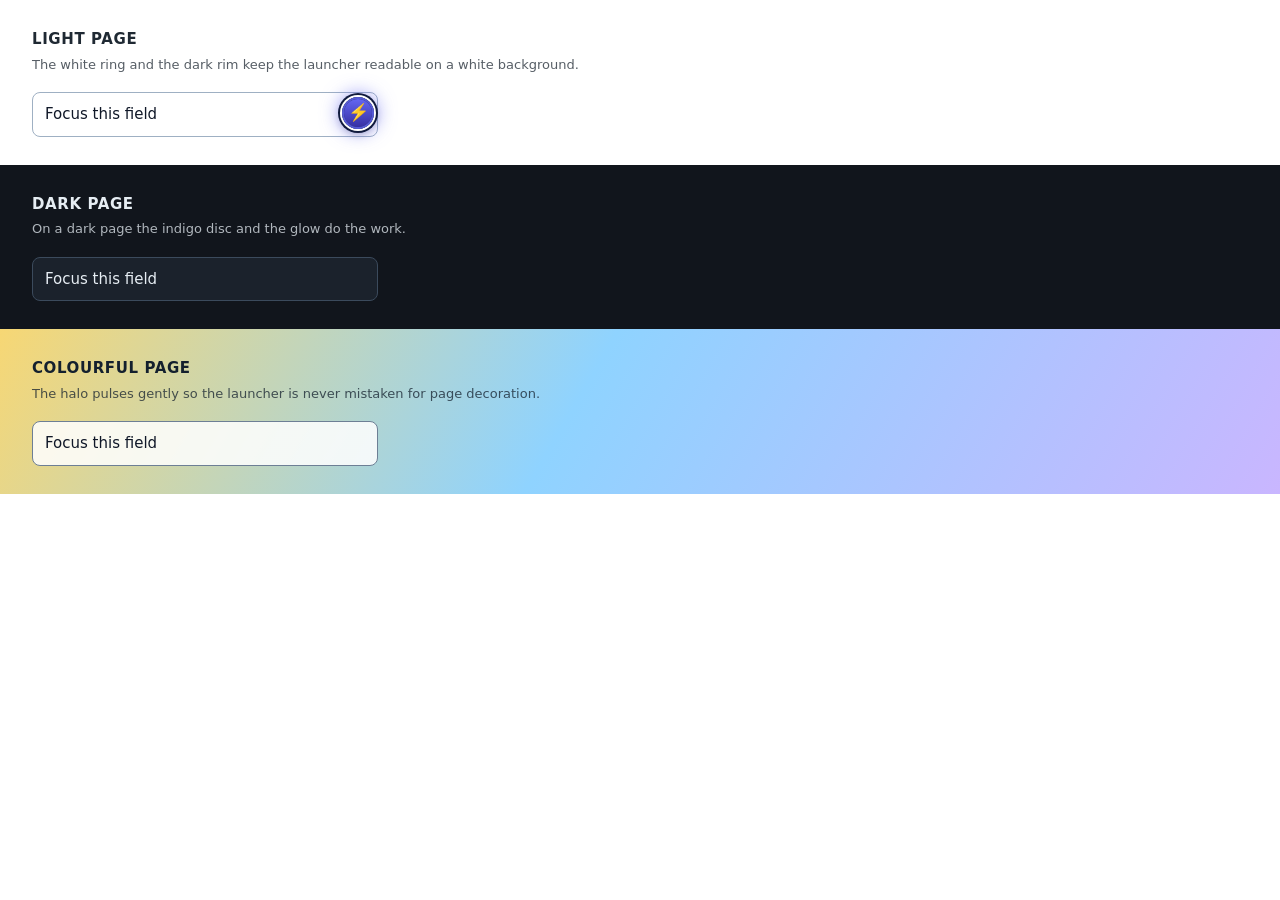
==== assets/launcher-preview.html @ 6ae1ea65 "Make the in-page launcher at the cursor stand out The launcher was a pale blue disc that disappeared" ====
<!doctype html>
<html lang="en">
  <head>
    <meta charset="utf-8" />
    <title>Pastex launcher preview</title>
    <style>
      body { margin: 0; font: 15px/1.5 system-ui, sans-serif; }
      section { padding: 28px 32px; position: relative; }
      h2 { margin: 0 0 4px; font-size: 15px; letter-spacing: .04em; text-transform: uppercase; }
      p { margin: 0 0 18px; opacity: .75; font-size: 13px; }
      .light { background: #ffffff; color: #1f2933; }
      .dark { background: #11151c; color: #e6edf3; }
      .busy { background: linear-gradient(120deg, #f7d774 0%, #8fd3ff 45%, #c9b6ff 100%); color: #14202e; }
      .field {
        display: inline-block; width: 320px; padding: 10px 12px; border-radius: 8px;
        border: 1px solid #9fb0c3; background: #fff; color: #101828; font: inherit;
      }
      .dark .field { border-color: #3b4a5c; background: #1b222c; color: #e6edf3; }
      .busy .field { border-color: #6d7f95; background: rgba(255,255,255,.85); }

      /* The style below mirrors the launcher in extension/content.js. */
      .pastex-float {
        position: fixed; z-index: 2147483647; width: 32px; height: 32px; border-radius: 50%;
        border: 2px solid #101a3d; background: linear-gradient(180deg, #6366f1 0%, #3730a3 100%);
        color: #fff; font-size: 17px; line-height: 1; cursor: pointer; padding: 0;
        font-family: 'Apple Color Emoji', 'Segoe UI Emoji', 'Noto Color Emoji', sans-serif;
        box-shadow: 0 0 0 2px #fff, 0 0 0 4px #101a3d, 0 0 18px 4px rgba(99, 102, 241, .6),
          0 3px 10px rgba(0, 0, 0, .4);
        transition: transform .12s ease, background .12s ease;
      }
      .pastex-float:hover {
        background: linear-gradient(180deg, #818cf8 0%, #4338ca 100%);
        transform: scale(1.08);
      }
      .pastex-float:active { transform: scale(.94); }
      .pastex-float:focus-visible { outline: 3px solid #facc15; outline-offset: 3px; }
      .pastex-float::after {
        content: ''; position: absolute; inset: -2px; border-radius: 50%;
        border: 2px solid rgba(99, 102, 241, .85); pointer-events: none;
        animation: pastex-halo 2.4s ease-out infinite;
      }
      @keyframes pastex-halo {
        0% { transform: scale(1); opacity: .85; }
        70% { transform: scale(2); opacity: 0; }
        100% { transform: scale(2); opacity: 0; }
      }
      @media (prefers-reduced-motion: reduce) { .pastex-float::after { animation: none; opacity: 0; } }
      @media (prefers-contrast: more) {
        .pastex-float { border-width: 3px; box-shadow: 0 0 0 3px #fff, 0 0 0 6px #000, 0 0 22px 6px rgba(99, 102, 241, .8); }
      }
    </style>
  </head>
  <body>
    <section class="light">
      <h2>Light page</h2>
      <p>The white ring and the dark rim keep the launcher readable on a white background.</p>
      <input class="field" value="Focus this field" />
    </section>
    <section class="dark">
      <h2>Dark page</h2>
      <p>On a dark page the indigo disc and the glow do the work.</p>
      <input class="field" value="Focus this field" />
    </section>
    <section class="busy">
      <h2>Colourful page</h2>
      <p>The halo pulses gently so the launcher is never mistaken for page decoration.</p>
      <input class="field" value="Focus this field" />
    </section>
    <script>
      // The launcher sits over the bottom right corner of the focused field.
      var field = document.querySelector(".field");
      var launcher = document.createElement("button");
      launcher.className = "pastex-float";
      launcher.textContent = "⚡";
      launcher.title = "Open Pastex side panel";
      document.body.appendChild(launcher);
      function place() {
        var rect = field.getBoundingClientRect();
        launcher.style.left = Math.min(window.innerWidth - 40, Math.max(4, rect.right - 36)) + "px";
        launcher.style.top = Math.min(window.innerHeight - 40, Math.max(4, rect.bottom - 40)) + "px";
      }
      field.addEventListener("focus", place);
      field.addEventListener("input", place);
      place();
    </script>
  </body>
</html>
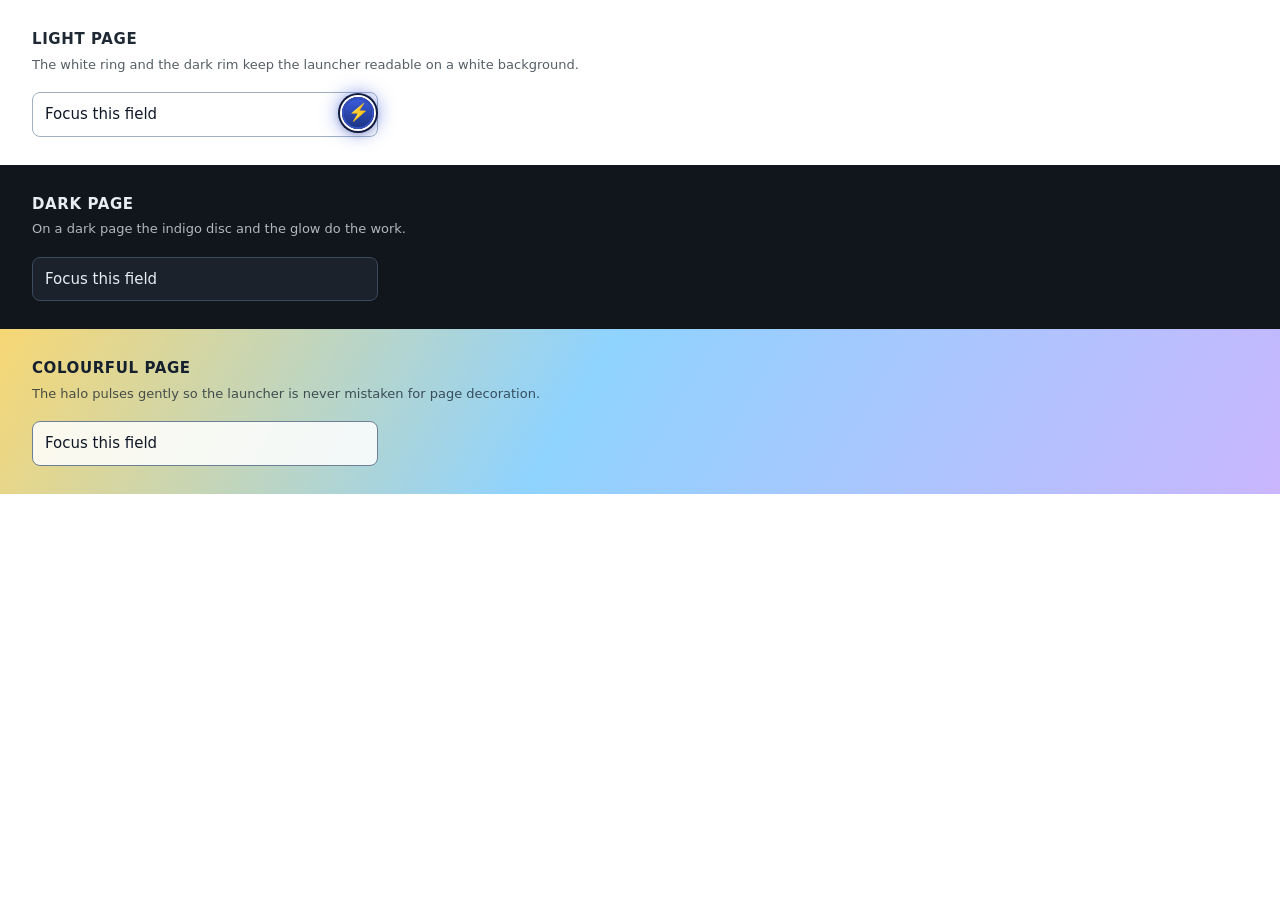
==== commit d833abfe: "Toggle the launcher and serve the whole library from cache Turn the in-page ⚡ launcher into a real t" ====
--- a/assets/launcher-preview.html
+++ b/assets/launcher-preview.html
@@ -21,22 +21,22 @@
       /* The style below mirrors the launcher in extension/content.js. */
       .pastex-float {
         position: fixed; z-index: 2147483647; width: 32px; height: 32px; border-radius: 50%;
-        border: 2px solid #101a3d; background: linear-gradient(180deg, #6366f1 0%, #3730a3 100%);
+        border: 2px solid #101a3d; background: linear-gradient(180deg, #3b5bdb 0%, #1c3585 100%);
         color: #fff; font-size: 17px; line-height: 1; cursor: pointer; padding: 0;
         font-family: 'Apple Color Emoji', 'Segoe UI Emoji', 'Noto Color Emoji', sans-serif;
-        box-shadow: 0 0 0 2px #fff, 0 0 0 4px #101a3d, 0 0 18px 4px rgba(99, 102, 241, .6),
+        box-shadow: 0 0 0 2px #fff, 0 0 0 4px #101a3d, 0 0 18px 4px rgba(59, 91, 219, .62),
           0 3px 10px rgba(0, 0, 0, .4);
         transition: transform .12s ease, background .12s ease;
       }
       .pastex-float:hover {
-        background: linear-gradient(180deg, #818cf8 0%, #4338ca 100%);
+        background: linear-gradient(180deg, #4c6ef5 0%, #24409a 100%);
         transform: scale(1.08);
       }
       .pastex-float:active { transform: scale(.94); }
       .pastex-float:focus-visible { outline: 3px solid #facc15; outline-offset: 3px; }
       .pastex-float::after {
         content: ''; position: absolute; inset: -2px; border-radius: 50%;
-        border: 2px solid rgba(99, 102, 241, .85); pointer-events: none;
+        border: 2px solid rgba(59, 91, 219, .85); pointer-events: none;
         animation: pastex-halo 2.4s ease-out infinite;
       }
       @keyframes pastex-halo {
@@ -46,7 +46,7 @@
       }
       @media (prefers-reduced-motion: reduce) { .pastex-float::after { animation: none; opacity: 0; } }
       @media (prefers-contrast: more) {
-        .pastex-float { border-width: 3px; box-shadow: 0 0 0 3px #fff, 0 0 0 6px #000, 0 0 22px 6px rgba(99, 102, 241, .8); }
+        .pastex-float { border-width: 3px; box-shadow: 0 0 0 3px #fff, 0 0 0 6px #000, 0 0 22px 6px rgba(59, 91, 219, .82); }
       }
     </style>
   </head>
